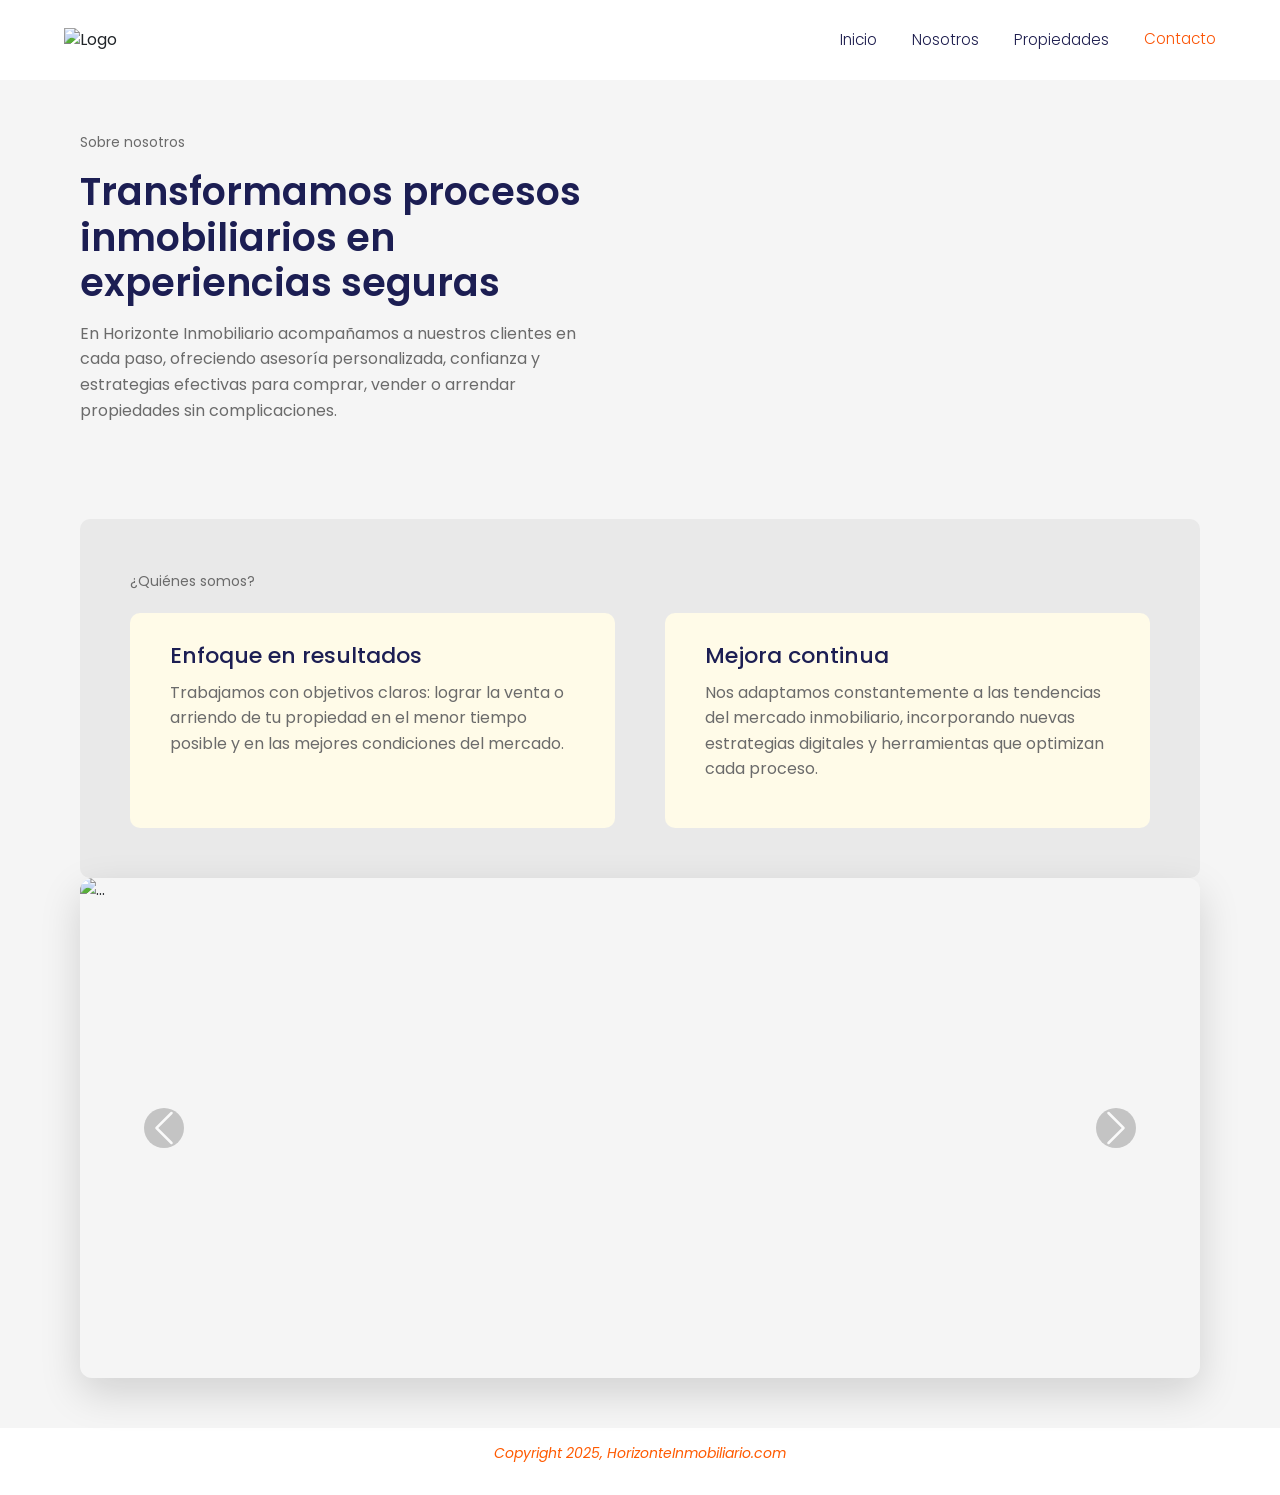
==== nosotros.html @ 9b0975db "Add files via upload" ====
<!DOCTYPE html>
<html lang="en">
<head>
    <meta charset="UTF-8">
    <meta name="viewport" content="width=, initial-scale=1.0">
    <title>Nosotros</title>
    <link href="https://cdn.jsdelivr.net/npm/bootstrap@5.3.8/dist/css/bootstrap.min.css" rel="stylesheet">
    <link rel="stylesheet" href="style.css">
</head>
<body>
    <header class="header">
        <div><img src="imagenes/Inicio/Logo HI.svg" alt="Logo" class="logo"></div>
        <nav class="main-nav">
            <ul class="nav-list">
                <li><a href="index.html">Inicio</a></li>
                <li><a href="nosotros.html" target="_blank">Nosotros</a></li>
                <li><a href="index.html#Inmuebles">Propiedades</a></li>
                <li><a href="https://wa.me/573008732536?text=Hola%2C%20quiero%20m%C3%A1s%20informaci%C3%B3n" id="Contacto" target="_blank">Contacto</a></li>
            </ul>
        </nav>
    </header>
    <section class="about">
  <div class="about-container">

    <!-- TEXTO -->
    <div class="about-text">
      <span class="tag">Sobre nosotros</span>
      <h1>Transformamos procesos inmobiliarios en experiencias seguras</h1>
      <p>
        En Horizonte Inmobiliario acompañamos a nuestros clientes en cada paso,
        ofreciendo asesoría personalizada, confianza y estrategias efectivas
        para comprar, vender o arrendar propiedades sin complicaciones.
      </p>
    </div>

    <!-- IMAGEN -->
    <div class="about-img">
      <img src="imagenes/nosotros/group-of-people-sitting-indoors-3184360.svg" alt="">
    </div>

  </div>

  <!-- BLOQUE GRIS -->
  <div class="about-box">

    <span class="mini">¿Quiénes somos?</span>

    <div class="about-cards">
      <div class="card-about">
        <h3>Enfoque en resultados</h3>
        <p>
          Trabajamos con objetivos claros: lograr la venta o arriendo de tu
          propiedad en el menor tiempo posible y en las mejores condiciones del mercado.
        </p>
      </div>

      <div class="card-about">
        <h3>Mejora continua</h3>
        <p>
          Nos adaptamos constantemente a las tendencias del mercado inmobiliario,
          incorporando nuevas estrategias digitales y herramientas que optimizan cada proceso.
        </p>
      </div>
    </div>
  </div>
     <div id="carouselExampleFade" class="carousel slide carousel-fade">
  <div class="carousel-inner">
    <div class="carousel-item active">
      <img src="imagenes/Clientes/1.png" class="d-block w-100" alt="...">
    </div>
    <div class="carousel-item">
      <img src="imagenes/Clientes/2.png" class="d-block w-100" alt="...">
    </div>
    <div class="carousel-item">
      <img src="imagenes/Clientes/2.png" class="d-block w-100" alt="...">
    </div>
    <div class="carousel-item">
      <img src="imagenes/Clientes/4.png" class="d-block w-100" alt="...">
    </div>
  </div>
  <button class="carousel-control-prev" type="button" data-bs-target="#carouselExampleFade" data-bs-slide="prev">
    <span class="carousel-control-prev-icon" aria-hidden="true"></span>
    <span class="visually-hidden">Previous</span>
  </button>
  <button class="carousel-control-next" type="button" data-bs-target="#carouselExampleFade" data-bs-slide="next">
    <span class="carousel-control-next-icon" aria-hidden="true"></span>
    <span class="visually-hidden">Next</span>
  </button>
</div>
</section>
<!-- COPYRIGHT -->
    <div class="copyright">
        <p><i>Copyright 2025, HorizonteInmobiliario.com</i></p>
    </div>
    <script src="https://cdn.jsdelivr.net/npm/bootstrap@5.3.8/dist/js/bootstrap.bundle.min.js"></script>
</body>
</html>
---- style.css ----
@import url('https://fonts.googleapis.com/css2?family=Poppins:ital,wght@0,100;0,200;0,300;0,400;0,500;0,600;0,700;0,800;0,900;1,100;1,200;1,300;1,400;1,500;1,600;1,700;1,800;1,900&display=swap');
/* HEADER */
body {
    margin: 0;
    padding: 0;
    font-family:"Poppins", sans-serif;
}
*,
*::before,
*::after {
  box-sizing: border-box;
}
.header {
    height: 80px;
    padding: 0 5%;
    background-color: white;
    display: flex;
    justify-content: space-between;
    align-items: center;
}
.logo {
    height: 80px;
    justify-content: flex-start;
}
.main-nav {
    display: flex;
    align-items: center;
    gap: 30px;
}
.nav-list {
    list-style: none;
    display: flex;
    gap: 35px;
    margin: 0;
    padding: 0;
}

.nav-list li{
  gap: 5px;
}
.nav-list a {
  text-decoration: none;
  color: #1c1c4d;
  font-weight: 300;
  font-style: normal;
}
.nav-list a:hover {
  color: #FB5304;
}
#Contacto {
    display: flex;
    justify-content: flex-end;
    text-decoration: none;
    color: #FB5304;
    font-weight: 300;
}

/* INICIO */
.Inicio {
    height: 760;
    display: flex;
    align-items: center;
    justify-content: space-between;
    padding: 3% 5%;
    background-color: #FFFBE8; 
    gap: 50px;
}
.inicioimg {
    display: flex;
    justify-content: flex-end;
    width: 200;
    height: 300;
    border-radius: 10px;
    max-width: 500px;
    box-shadow: 0 10px 30px rgba(0,0,0,0.15);
}
.text {
  flex: 1;
}
.text h1 {
  font-size: 2.8rem;
  font-weight: 600;
  font-style: medium;
  color: #1C1E53;
  line-height: 1.3;
}
.text p {
  font-size: 15px;
  color: #555;
  line-height: 1.6;
  max-width: 90%;
}
.button {
  background-color: #FB5304;
  border: none;
  border-radius: 30px;
  padding: 12px 25px;
  display: flex;
  align-items: center;
  gap: 10px;
  cursor: pointer;
  transition: 0.3s;
  width: fit-content;
  margin-top: 10px;
}
.button:hover {
  background-color: #FBB117;
}

a {
  color: white;
  text-decoration: none;
  font-weight: 500;
  font-size: 0.95rem;
}
.flecha {
  width: 16px;
  height: 16px;
}

/* Servicios */
.Servicios {
    display: flex;
    justify-content: space-between;
    align-items: flex-start;
    background-color:white;
    padding: 80px 8%;
    gap: 50px;
    height: 400;
}
.Servicios .text {
    flex: 1;
}

.Servicios .text h1 {
    font-style: normal;
    font-weight: 600;
    font-size: 40px;
    line-height: 64px;
    color: #1C1E53;
    margin-bottom: 10px;
}

.Servicios .text h3 {
  color:#2b2c61;
  font-size: 0.95rem;
  line-height: 1.6;
  margin-bottom: 40px;
}
.Servicios .text a {
    background-color: #FB5304;
    color: white;
    padding: 12px 32px;
    border-radius: 25px;
    text-decoration: none;
    font-weight: 500;
    transition: 0.3s ease;
    display: inline-block; /* importante */
    margin-top: 15px; /* ajusta a tu gusto */
}

.Servicios .text a:hover {
    background-color: #FBB117;
}
.Servicios .servicios {
    flex: 1.5;
    display: flex;
    flex-direction: column;
    gap: 10px;
}

.Servicios .servicios img {
    width: 30px;
}
.Servicios .servicios h2 {
    font-style: normal;
    font-weight: 500;
    font-size: 20.2439px;
    line-height: 15px;
    color: #2c2d3f;
    margin-bottom: 4px;
    display: flex;
    align-items: center;
}

.Servicios .servicios p {
  font-size: 15px;
  color: #555;
  line-height: 1.6;
  max-width: 90%;
}

/* Inmuebles */
.inmuebles {
  background-color: #FFFBE8;
  padding: 50px 60px 80px;
}

.inmuebles h2 {
  color: #1f2147;
  margin-bottom: 30px;
    font-family: 'Poppins';
    font-style: normal;
    font-weight: 600;
    font-size: 40px;
    line-height: 64px;
}
.boton-vermas {
  float: right;
  background: none;
  border: none;
  color: #1f2147;
  cursor: pointer;
  display: flex;
  align-items: center;
  gap: 6px;
  margin-top: -60px;
  font-size: 0.95rem;
  line-height: 1.6;
  font-size: 16px;
  line-height: 28px;
}

.boton-vermas img {
  width: 18px;
}
.cards {
  display: flex;
  gap: 25px;
  overflow-x: auto;
  scroll-snap-type: x mandatory;
  scroll-behavior: smooth;
  padding-bottom: 20px;
}

.cards article {
  scroll-snap-align: center;
  flex: 0 0 auto;
  width: 300px;
  background: #fff;
  border-radius: 10px;
  box-shadow: 0 4px 10px rgba(0,0,0,0.1);
  padding: 15px;
}

.cards::-webkit-scrollbar {
  display: none;
}
.cards .img-card {
  width: 100%;
  border-radius: 10px;
  margin-bottom: 10px;
}

.cards h3 {
  font-size: 1.20rem;
  line-height: 4px;
  font-weight: 600;
  color: #1e1e1e;
}
.cards span {
  margin-top: 3px;
  color: #1e1e1e;
}

.cards .precio {
  font-size: 0.95rem;
  line-height: 1.6;
  color:  #1e1e1e;
  display: block;
  font-weight: 500;
  margin-bottom: 10px;
}

.cards .info {
  display: grid;
  grid-template-columns: repeat(2, 1fr);
  gap: 15px 0px;
  font-size: 0.95rem;
  line-height: 1.6;
}
.cards .info img {
  width: 16px;  /* ajusta el tamaño a tu gusto */
  height: 16px;
  object-fit: contain;
  vertical-align: middle;
}
.cards article {
  padding: 0; /* quitamos el padding general */
  overflow: hidden;
}
.cards article .img-card {
  width: 100%;
  display: block;
  border-radius: 10px 10px 0 0; /* redondea solo arriba */
}
.cards .card-content {
  padding: 15px; /* solo el contenido tiene padding */
}
.cards .card-content h3 {
  margin-top: 15px;
}
.img-container {
  position: relative;
  width: 100%;
  border-radius: 10px;
  overflow: hidden;
}

.img-container img {
  width: 100%;
  height: auto;
  border-radius: 10px;
  display: bl;
}

/* Etiqueta "En venta" */
.img-container .estado {
  position: absolute;
  top: 10px;
  left: 10px;
  background-color: white;
  color: #1f2147;
  font-weight: 600;
  font-size: 14px;
  border-radius: 20px;
  padding: 8px 12px;
  box-shadow: 0 2px 5px rgba(0,0,0,0.1);
}

/* Botón del corazón */
.img-container .favorito {
  position: absolute;
  top: 10px;
  right: 10px;
  padding: 8px;
  cursor: pointer;
}

.img-container .favorito img {
  width: 26px;
  height: 26px;
}

/* Paso a paso */
.proceso {
  background: #fff;
  padding: 60px 60px;
  text-align: center;
}
.proceso .subtitulo {
  font-size: 14px;
  color: #656565;
  margin-bottom: 5px;
}

.proceso h2 {
  font-size: 25px;
  margin-bottom: 50px;
  color: #1C1E53;
}

.grid {
  position: relative; /* para las flechas */
  display: grid;
  grid-template-columns: repeat(3, 1fr);
  gap: 50px;
  max-width: 1100px;
  margin: 0 auto;
}

.card {
  background: #FFFBE8;
  padding: 30px 25px;
  border-radius: 10px;
  text-align: left;
  transition: transform 0.3s ease, box-shadow 0.3s ease;
}
.card:hover {
  transform: translateY(-6px);
  box-shadow: 0 16px 35px rgba(0, 0, 0, 0.12);
}

.card h4 {
  font-size: 18px;
  margin-bottom: 10px;
  font-style: normal;
    font-weight: 500;
}

.card p {
  font-size: 14px;
  color: #555;
  line-height: 1.6;
}

.arrow {
  position: absolute;
  width: 30px;
}

.arrow1 {
  top: 85px;
  left: 345px;
}

.arrow2 {
  top: 85px;
  left: 725px;
}

.arrow3 {
  top: 185px;
  left: 930px;
  width: 9px;
}

.arrow4 {
  top: 300px;
  left: 725px;
}

.arrow5 {
  top: 300px;
  left: 345px;
}

/* Asesora */
.asesora {
  display: grid;
  grid-template-columns: 0.8fr 1.6fr; /* 👈 CAMBIO CLAVE */
  gap: 70px;
  margin-top: 2%;
  background-color: #FB5304;
  padding: 50px 50px 60px 60px;
  align-items: start;
}

.asesora-texto {
  align-self: start;
}
.asesora-texto h2 {
  font-size: 32px;
  color: whitesmoke;
  margin-bottom: 10px;
}

.asesora-texto .subtitulo {
  font-size: 14px;
  color: whitesmoke;
  margin-bottom: 0px;
}

.asesora-info p {
  font-size: 15px;
  line-height: 1.7;
  color: whitesmoke;
  margin-bottom: 30px;
}

.perfil {
  display: flex;
  align-items: center;
  gap: 15px;
}

.perfil h4 {
  font-size: 18px;
  margin: 0;
  color:whitesmoke;
}

.perfil p {
  font-size: 14px;
  margin: 0;
  color: whitesmoke;
}
.perfil .mami {
  width: 90px;
  height: 90px;
  border: 3px solid white;
  border-radius: 80%;
}

.icono-house {
  margin-left: auto;
  max-width:60px;
  padding-right: 40px;
}

/* FAQ */
.faq {
  display: grid;
  grid-template-columns: 2fr 3fr;
  gap: 100px;
  padding: 80px 60px;
  background-color: #ffffff;
}

.faq-left h3 {
  color: #FB5304;
  font-size: 50px;
  font-weight: 600;
  line-height: 1.2;
  margin-top: 6px;
}

.faq-right {
  display: flex;
  flex-direction: column;
  gap: 5px;
}

.faq-item h4 {
  font-size: 18px;
  color: #1f2147;
  margin-bottom: 10px;
  max-width: 90%;
}

.faq-item p {
  font-size: 15px;
  color: #555;
  line-height: 1.6;
  max-width: 90%;
}

/* Formulario */
.Formulario {
  display: flex;
  max-width: 1000px;
  margin: 60px auto;
  margin-top: 0px;
  gap: 0px;
  background-color: #ffffff;
  padding: 20px;
}
.contacto-imagen {
  position: relative;
  flex: 1;
  overflow: hidden;
}
.contacto-imagen img {
  width: 100%;
  height: 100%;
  object-fit: cover;
  display: block;
}

.texto-imagen {
  position: absolute;
  inset: 0;
  background: rgba(0, 0, 0, 0.25);
  color: #ffffff;
  padding: 40px;
  display: flex;
  flex-direction: column;
  justify-content: flex-start;
}
.texto-imagen h1 {
  font-size: 30px;
  margin-bottom: 15px;
}

.texto-imagen p {
  font-size: 15px;
  max-width: 420px;
}

.contacto-form {
  flex: 1;
  background-color: #FFFBE8;
  padding: 40px;
  flex-direction: column;
}

.contacto-form h3 {
  color: #1C1E53;
  margin-bottom: 10px;
  font-size: 27px;
  margin-left: 5%;
  margin-right: 5%;
  font-style: normal;
    font-weight: 500;
}

.contacto-form p {
  font-size: 16px;
  margin-bottom: 25px;
  margin-left: 5%;
  margin-right: 5%;
  color: #1C1E53;
}

.user {
  width: 100%;
}

.user-info {
  list-style: none;  
  padding: 0;
  margin: 30px auto;
  margin-left: 5%;
  margin-right: 10%;
  width: 100%;
  max-width: 420px;      
}

.user-info__item {
  display: flex;
  flex-direction: column;
  margin-bottom: 15px;
}

.user-info__item label {
  font-size: 13px;
  margin-bottom: 4px;
  justify-content: center;
  color: #808080;
}
.user-info__item input,
.user-info__item select {
  width: 100%;
  padding: 5px;
  border: 1px solid #e0e0e0;
  border-radius: 8px;
  font-size: 14px;
  background-color: #ffffff;
}
.user button {
  width: 100%;
  padding: 16px;
  margin-top: 10px;
  border: none;
  border-radius: 30px;
  background-color: #fde68a;
  font-size: 15px;
  font-weight: 500;
  font-family:"poppins";
  cursor: pointer;
  transition: 0.3s;
}
.user button:hover {
  background-color: #fcd34d;
}

input,
select,
textarea {
  font-size: 14px;
  color: #333;
  font-family: "Poppins";
}

body {
  font-family: "Poppins";
}

h1, h2, h3, p, button, input {
  font-family: "Poppins", sans-serif;
}

.footer{
    background-color:#ff5a00;
    color:white;
    margin-top:60px;
}

/* contenedor principal */

.footer-container{
    display:grid;
    grid-template-columns:1fr 1fr;
    padding:50px 60px;
    align-items:center;
}


/* LOGO */

.footer-logo{
    width:200px;
    margin-bottom:40px;
}


/* CAJA DE CONTACTO */

.contact-box{
    background-color:#EFE8D5;
    padding:20px 30px;
    gap:60px;
    width:340px;
}

.contact-box h5{
    color:#1f2147;
    font-size:14px;
    margin-bottom:5px;
}

.contact-box p{
    color:#555;
    font-size:14px;
}


/* TEXTO DERECHO */

.footer-right h2{
    font-size:36px;
    margin-bottom:15px;
}

.footer-right p{
    max-width:420px;
    line-height:1.6;
}


/* ICONOS */

.social-icons{
    display:flex;
    gap:18px;
    margin-top:20px;
}

.social-icons img{
    width:18px;
    cursor:pointer;
}


/* COPYRIGHT */

.copyright{
    background:white;
    text-align:center;
    padding:15px;
}

.copyright p{
    color:#ff5a00;
    font-size:14px;
}

.nose {
  display: flex;
  align-items: center; /* alinea verticalmente */
  gap: 8px;
}

/* SECCIÓN GENERAL */
.about{
  padding: 50px 80px;
  background: #f5f5f5;
}

/* CONTENEDOR ARRIBA */
.about-container{
  display: flex;
  align-items: center;
  justify-content: space-between;
  gap: 60px;
}

/* TEXTO */
.about-text{
  width: 50%;
}

.about-text .tag{
  font-size: 14px;
  color: #6b6b6b;
}

.about-text h1{
  font-size: 38px;
  color: #1C1E53; /* azul oscuro */
  margin: 15px 0;
  font-weight: 600;
}

.about-text p{
  color: #6b6b6b;
  line-height: 1.6;
}

/* IMAGEN */
.about-img{
  width: 50%;
}

.about-img img{
  width: 100%;
  border-radius: 10px;
  box-shadow: 0 10px 30px rgba(0,0,0,0.15);
}

/* BLOQUE GRIS */
.about-box{
  margin-top: 80px;
  background: #e9e9e9;
  padding: 50px;
  border-radius: 10px;
}

/* TEXTO PEQUEÑO */
.about-box .mini{
  font-size: 14px;
  color: #6b6b6b;
}

/* CARDS */
.about-cards{
  display: flex;
  gap: 50px;
  margin-top: 20px;
}

.card-about h3{
  color: #1C1E53;
  margin-bottom: 10px;
  font-size: 22px;
}

.card-about p{
  color: #6b6b6b;
  line-height: 1.6;
}
.card-about {
  background: #FFFBE8;
  width: 50%;
  padding: 30px 40px;
  border-radius: 10px;
  text-align: left;
  transition: transform 0.3s ease, box-shadow 0.3s ease;
}
.card-about:hover {
  transform: translateY(-6px);
  box-shadow: 0 16px 35px rgba(0, 0, 0, 0.12);
}

/* SECCIÓN */
.carrusel{
  margin: 80px 0;
  padding: 0 80px;
}

/* TÍTULO */
.titulocarrusel{
  color: #1f2147;
  margin-bottom: 40px;
  font-family: 'Poppins';
  font-size: 28px;
  text-align: center;
}

/* IMÁGENES */
.carousel-item img{
  height: 500px;
  object-fit: cover;
  border-radius: 12px;
}

/* SOMBRA (esto lo hace ver premium) */
.carousel{
  box-shadow: 0 15px 40px rgba(0,0,0,0.15);
  border-radius: 12px;
  overflow: hidden;
}

/* BOTONES (flechas) */
.carousel-control-prev-icon,
.carousel-control-next-icon{
  background-color: rgba(0,0,0,0.4);
  border-radius: 50%;
  padding: 20px;
}

/* EFECTO HOVER SUAVE */
.carousel-item img:hover{
  transform: scale(1.02);
  transition: 0.4s;
}

.footer{
    background-color:#ff5a00;
    color:white;
    margin-top:60px;
}

/* contenedor principal */

.footer-container{
    display:grid;
    grid-template-columns:1fr 1fr;
    padding:50px 60px;
    align-items:center;
}


/* LOGO */

.footer-logo{
    width:200px;
    margin-bottom:40px;
}


/* CAJA DE CONTACTO */

.contact-box{
    background-color:#EFE8D5;
    padding:20px 30px;
    gap:60px;
    width:340px;
}

.contact-box h5{
    color:#1f2147;
    font-size:14px;
    margin-bottom:5px;
}

.contact-box p{
    color:#555;
    font-size:14px;
}


/* TEXTO DERECHO */

.footer-right h2{
    font-size:36px;
    margin-bottom:15px;
}

.footer-right p{
    max-width:420px;
    line-height:1.6;
}


/* ICONOS */

.social-icons{
    display:flex;
    gap:18px;
    margin-top:20px;
}

.social-icons img{
    width:18px;
    cursor:pointer;
}


/* COPYRIGHT */

.copyright{
    background:white;
    text-align:center;
    padding:15px;
}

.copyright p{
    color:#ff5a00;
    font-size:14px;
}

.nose {
  display: flex;
  align-items: center; /* alinea verticalmente */
  gap: 8px;
}
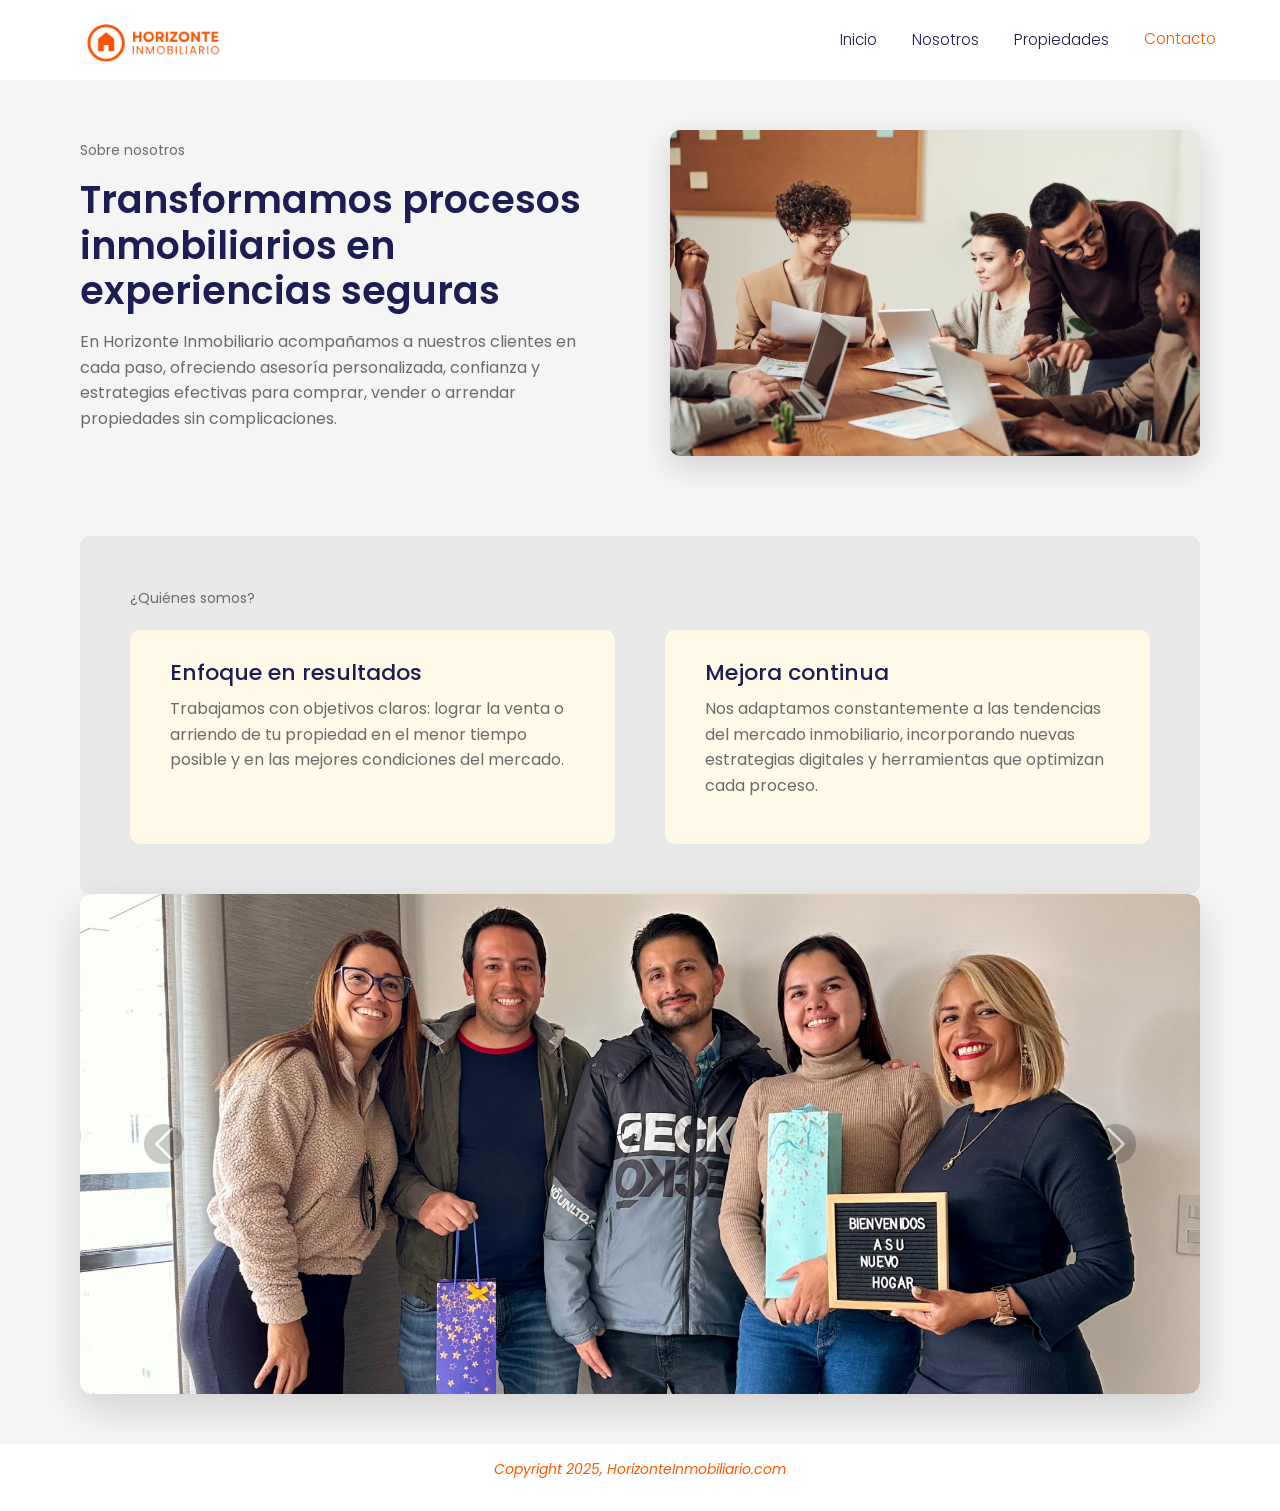
==== commit b8a47692: "Update nosotros.html" ====
--- a/nosotros.html
+++ b/nosotros.html
@@ -9,7 +9,7 @@
 </head>
 <body>
     <header class="header">
-        <div><img src="imagenes/Inicio/Logo HI.svg" alt="Logo" class="logo"></div>
+        <div><img src="Inicio/Logo HI.svg" alt="Logo" class="logo"></div>
         <nav class="main-nav">
             <ul class="nav-list">
                 <li><a href="index.html">Inicio</a></li>
@@ -35,7 +35,7 @@
 
     <!-- IMAGEN -->
     <div class="about-img">
-      <img src="imagenes/nosotros/group-of-people-sitting-indoors-3184360.svg" alt="">
+      <img src="nosotros/group-of-people-sitting-indoors-3184360.svg" alt="">
     </div>
 
   </div>
@@ -66,16 +66,16 @@
      <div id="carouselExampleFade" class="carousel slide carousel-fade">
   <div class="carousel-inner">
     <div class="carousel-item active">
-      <img src="imagenes/Clientes/1.png" class="d-block w-100" alt="...">
+      <img src="Clientes/1.png" class="d-block w-100" alt="...">
     </div>
     <div class="carousel-item">
-      <img src="imagenes/Clientes/2.png" class="d-block w-100" alt="...">
+      <img src="Clientes/2.png" class="d-block w-100" alt="...">
     </div>
     <div class="carousel-item">
-      <img src="imagenes/Clientes/2.png" class="d-block w-100" alt="...">
+      <img src="Clientes/2.png" class="d-block w-100" alt="...">
     </div>
     <div class="carousel-item">
-      <img src="imagenes/Clientes/4.png" class="d-block w-100" alt="...">
+      <img src="Clientes/4.png" class="d-block w-100" alt="...">
     </div>
   </div>
   <button class="carousel-control-prev" type="button" data-bs-target="#carouselExampleFade" data-bs-slide="prev">
@@ -94,4 +94,4 @@
     </div>
     <script src="https://cdn.jsdelivr.net/npm/bootstrap@5.3.8/dist/js/bootstrap.bundle.min.js"></script>
 </body>
-</html>+</html>
